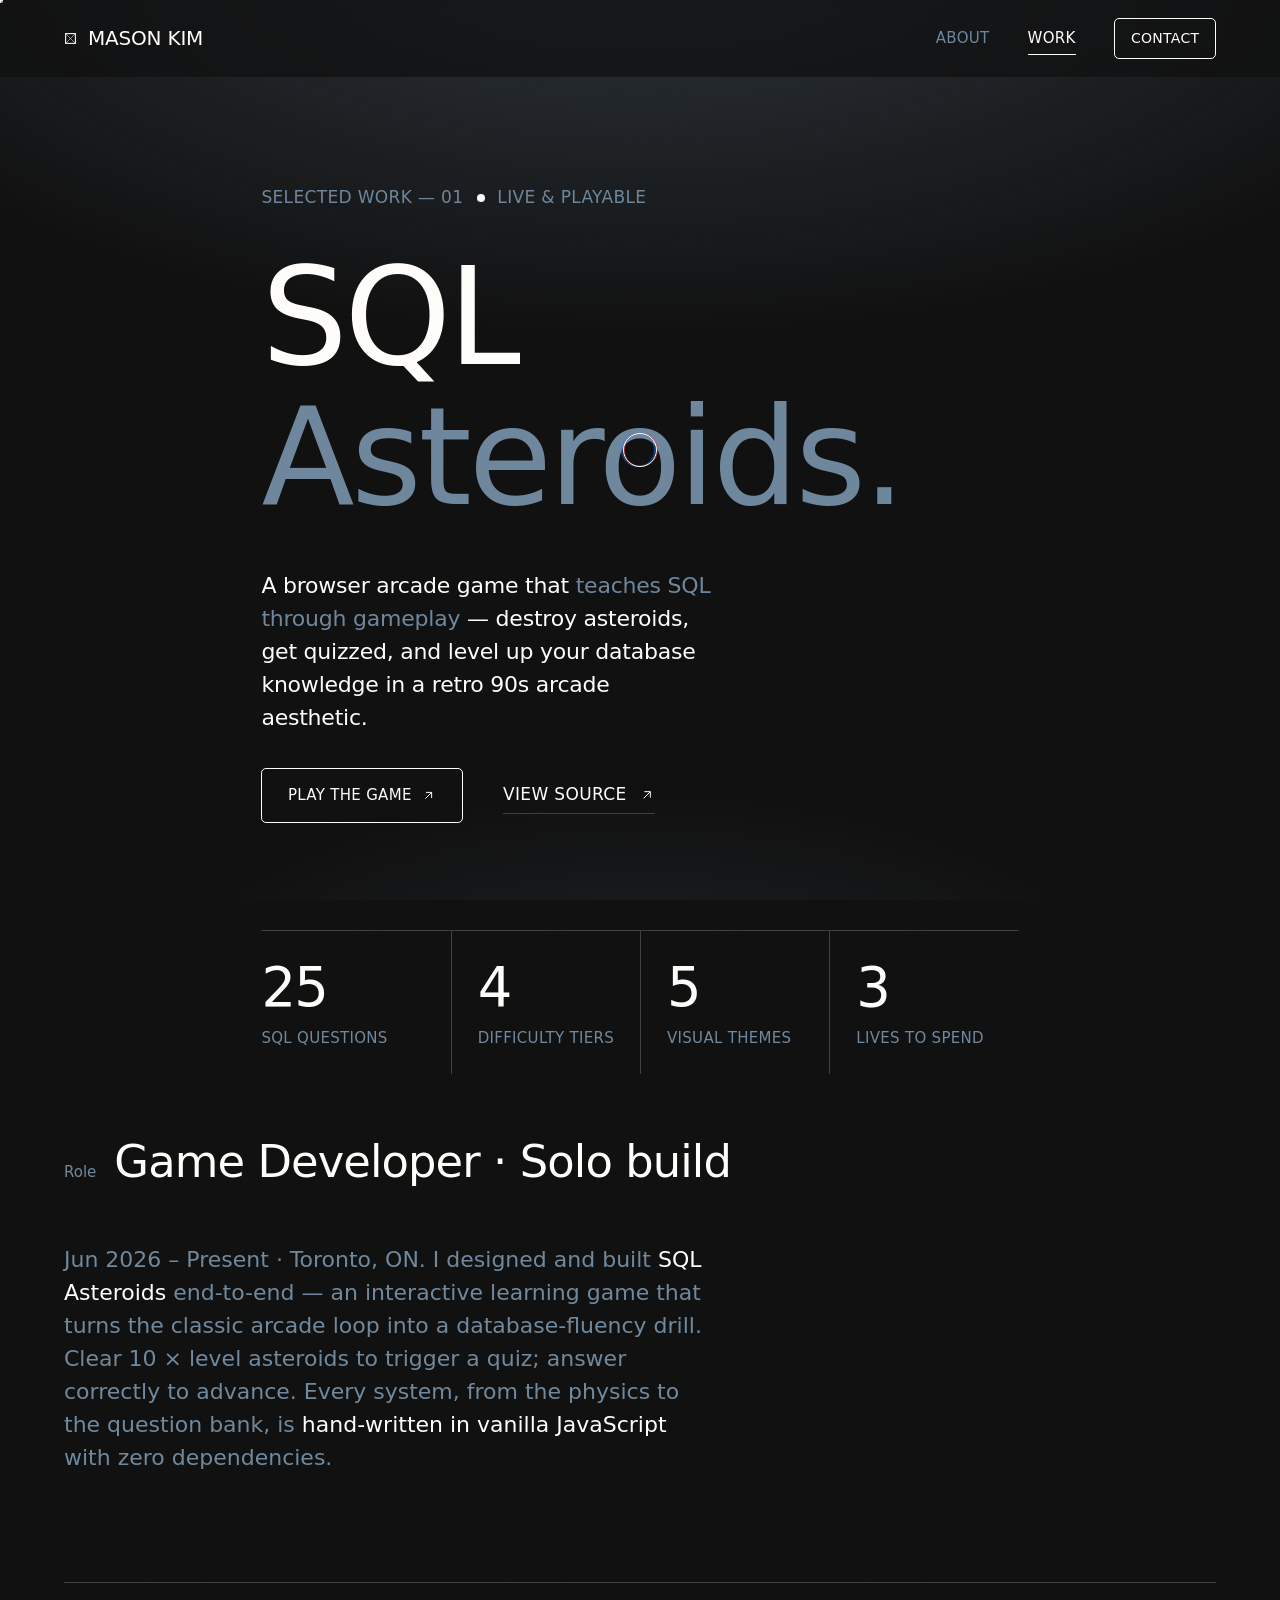
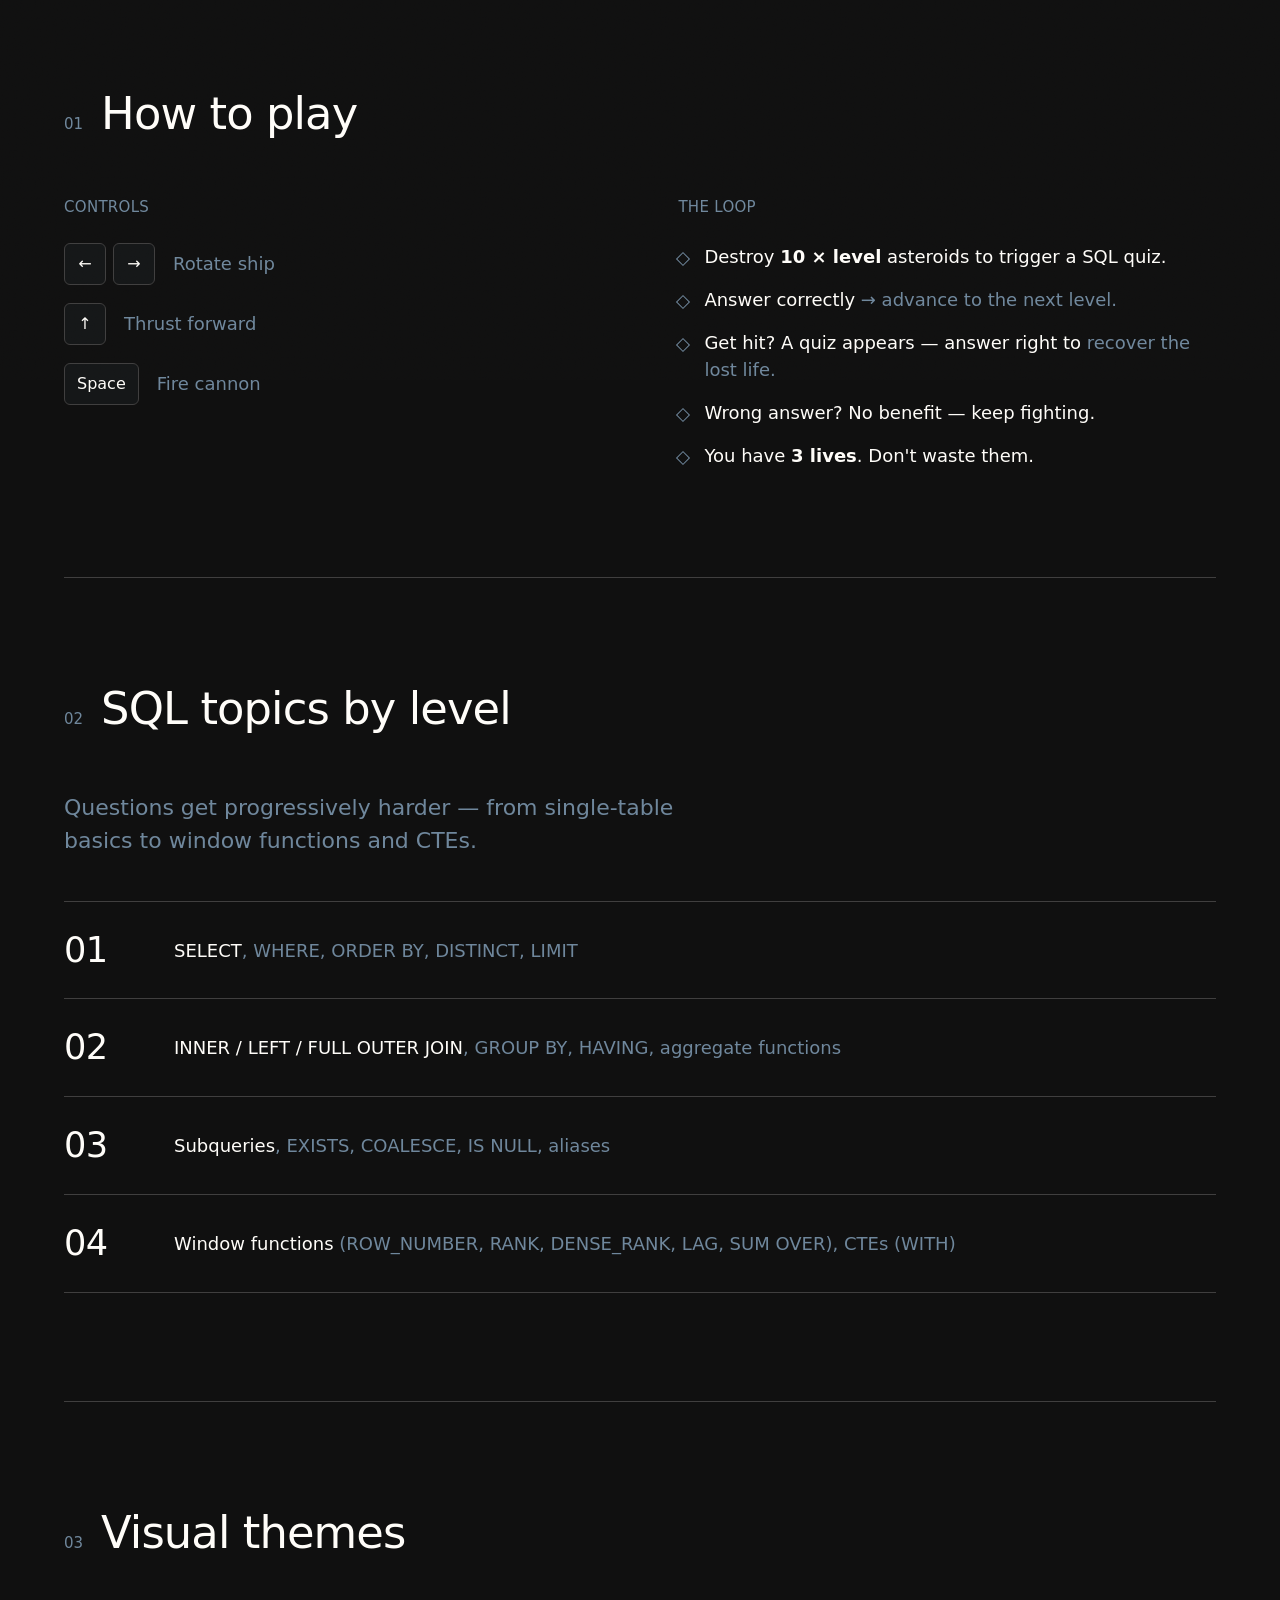
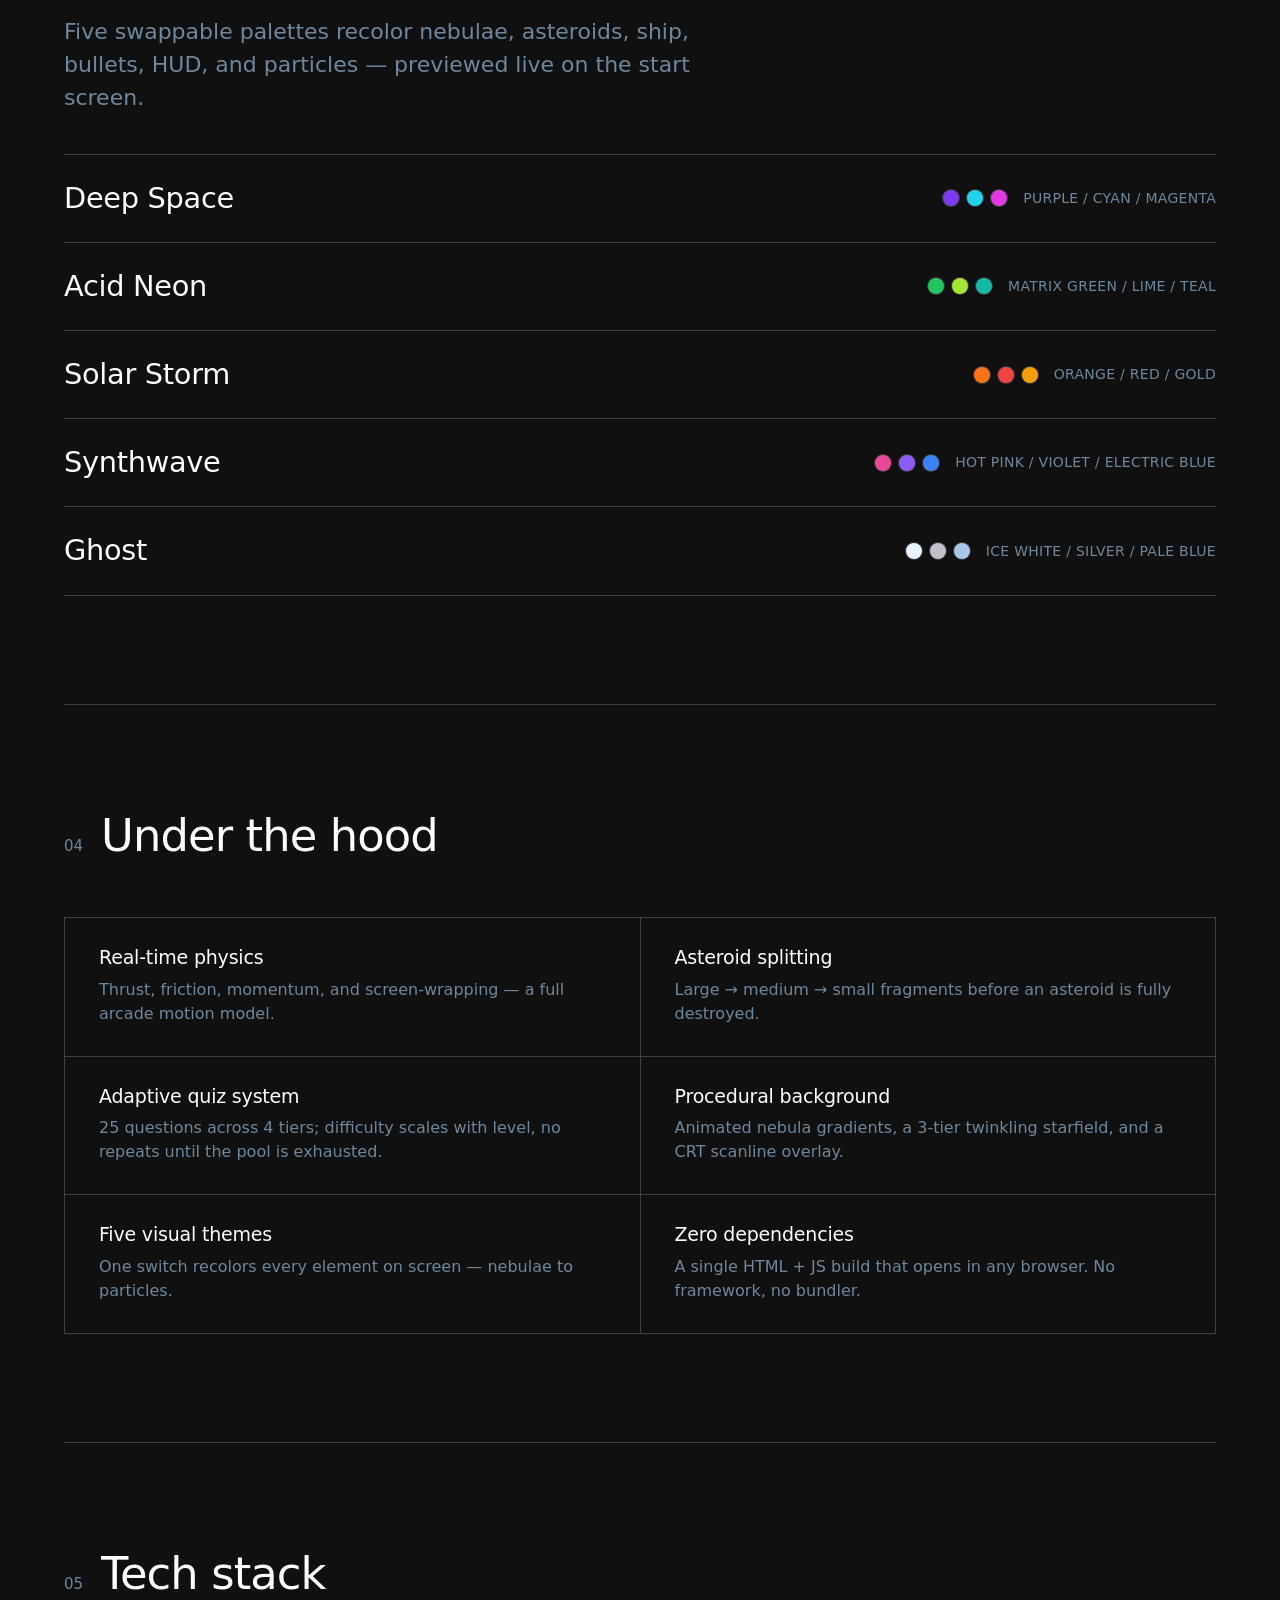
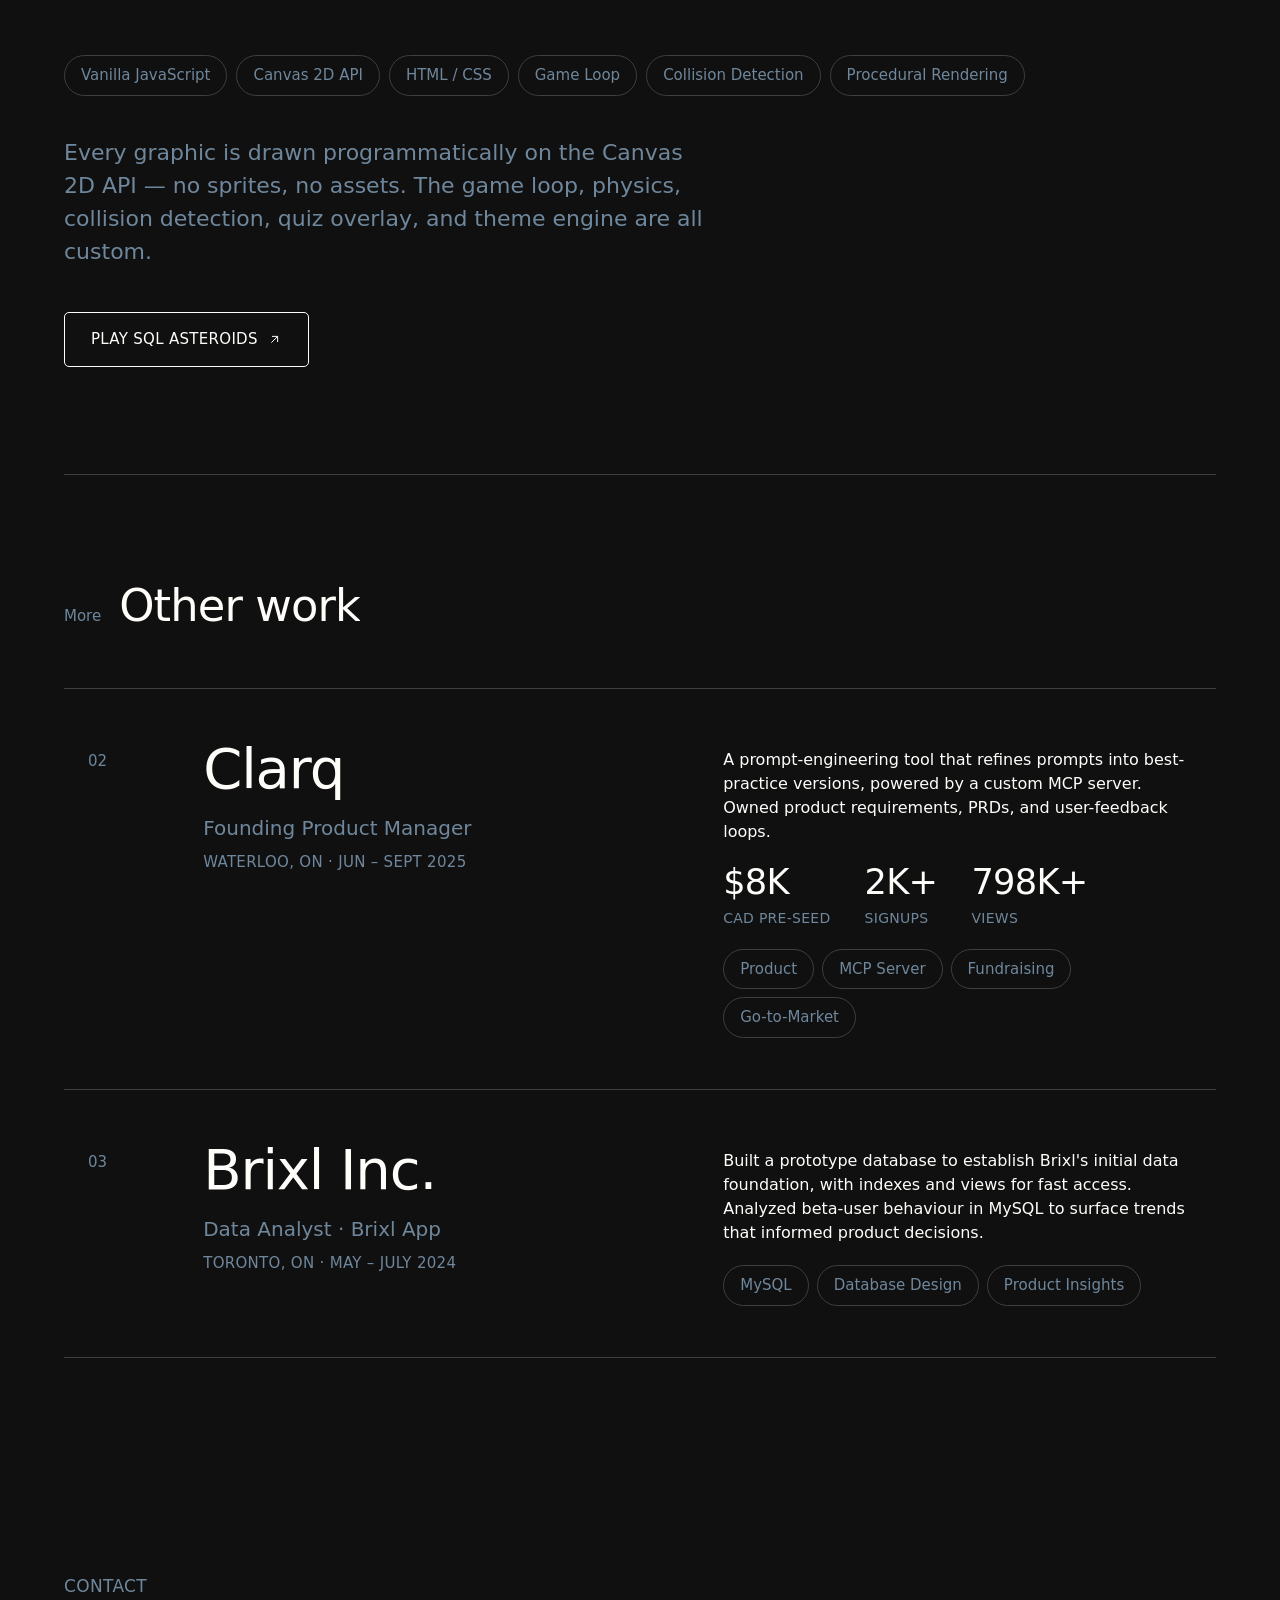
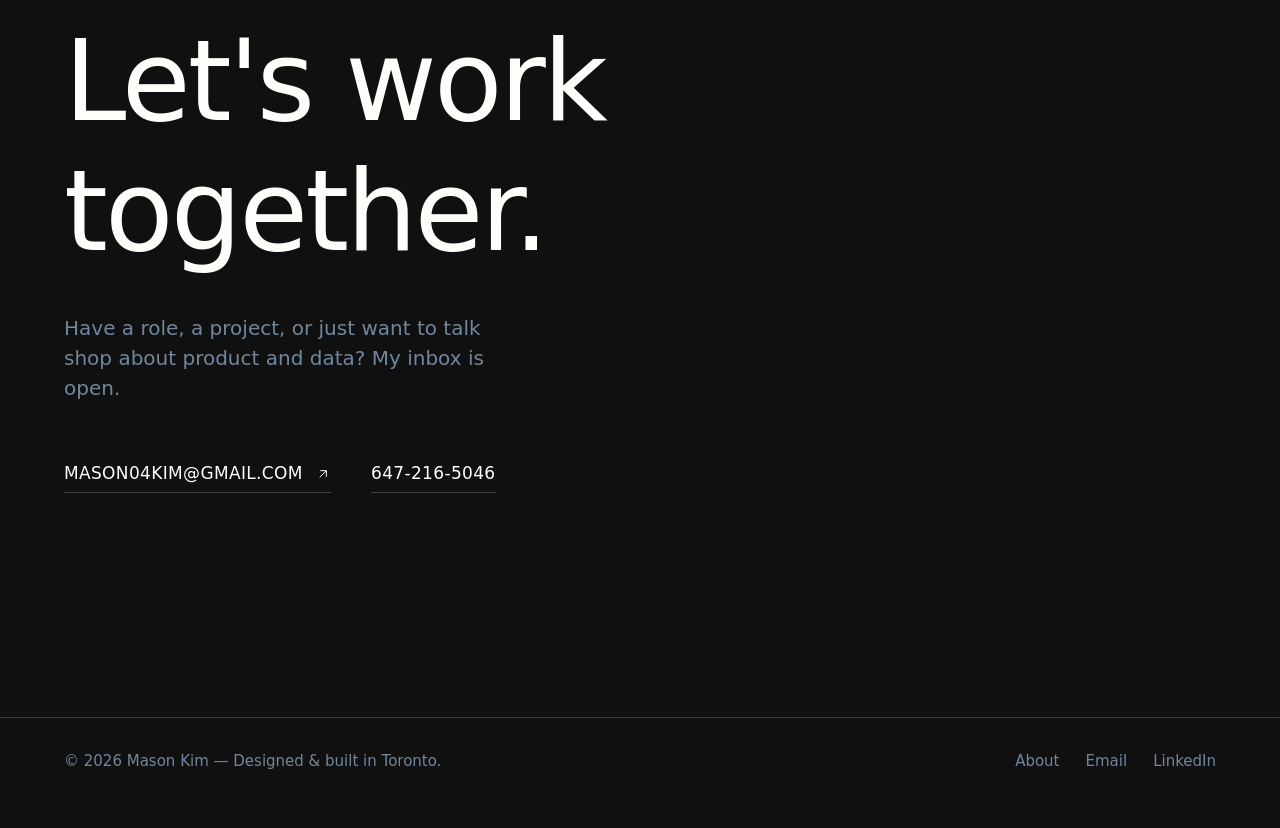
==== work.html @ 3038bbfc "Split Work into its own page, add SQL Asteroids showcase, fix count-up + contact heading - Refactor " ====
<!DOCTYPE html>
<html lang="en">
<head>
<meta charset="UTF-8" />
<meta name="viewport" content="width=device-width, initial-scale=1" />
<title>Work — SQL Asteroids · Mason Kim</title>
<meta name="description" content="SQL Asteroids — a browser arcade game that teaches SQL through gameplay. Built by Mason Kim in vanilla JavaScript on the Canvas 2D API." />
<link rel="preconnect" href="https://api.fontshare.com" crossorigin />
<link href="https://api.fontshare.com/v2/css?f[]=general-sans@400,500,700&display=swap" rel="stylesheet" />
<link rel="stylesheet" href="style.css" />
</head>
<body>
<div id="grain" aria-hidden="true"></div>
<div class="cur cur-ring" aria-hidden="true"></div>
<div class="cur cur-dot" aria-hidden="true"></div>
<div id="progress"></div>

<header id="hdr">
  <div class="wrap">
    <nav>
      <a href="index.html" class="wordmark" aria-label="Mason Kim home">
        <svg class="glyph" viewBox="0 0 24 24" aria-hidden="true"><rect x="3" y="3" width="18" height="18" fill="none" stroke="currentColor" stroke-width="2"/><path d="M3 3 21 21M21 3 3 21" stroke="currentColor" stroke-width="1"/></svg>
        MASON&nbsp;KIM
      </a>
      <div class="nav-links">
        <a class="navlink" href="index.html">About</a>
        <a class="navlink" href="work.html" aria-current="page">Work</a>
        <a class="btn-outline contact-btn magnetic" href="mailto:mason04kim@gmail.com">Contact</a>
      </div>
    </nav>
  </div>
</header>

<section class="hero compact">
  <div class="wrap">
    <div class="hero-inner">
      <div class="eyebrow">
        <span class="label">Selected Work — 01</span>
        <span class="label" style="display:flex;align-items:center;gap:12px"><span class="dotpulse"></span>Live &amp; playable</span>
      </div>
      <h1 class="display">
        <span class="line"><span class="w"><i>SQL</i></span></span>
        <span class="line dim"><span class="w"><i>Asteroids.</i></span></span>
      </h1>
      <p class="hero-sub">A browser arcade game that <span class="fog">teaches SQL through gameplay</span> — destroy asteroids, get quizzed, and level up your database knowledge in a retro 90s arcade aesthetic.</p>
      <div class="hero-cta-row">
        <a class="btn-outline btn-lg magnetic" href="https://isokimmy.github.io/sql-asteroids/" target="_blank" rel="noopener">Play the game
          <svg viewBox="0 0 24 24" fill="none" stroke="currentColor" stroke-width="1.6"><path d="M7 17 17 7M8 7h9v9"/></svg>
        </a>
        <a class="link-cta" href="https://github.com/isokimmy/sql-asteroids" target="_blank" rel="noopener">View source
          <svg viewBox="0 0 24 24" fill="none" stroke="currentColor" stroke-width="1.5"><path d="M7 17 17 7M8 7h9v9"/></svg>
          <span class="bar"></span>
        </a>
      </div>
    </div>

    <div class="stats">
      <div class="stat"><div class="num mono-num" data-count="25">0</div><div class="lbl">SQL questions</div></div>
      <div class="stat"><div class="num mono-num" data-count="4">0</div><div class="lbl">difficulty tiers</div></div>
      <div class="stat"><div class="num mono-num" data-count="5">0</div><div class="lbl">visual themes</div></div>
      <div class="stat"><div class="num mono-num" data-count="3">0</div><div class="lbl">lives to spend</div></div>
    </div>
  </div>
</section>

<main class="wrap">

  <!-- Overview -->
  <section class="band" style="border-top:none;padding-top:0">
    <div class="band-head reveal"><span class="n">Role</span><h3 class="mask"><span>Game Developer · Solo build</span></h3></div>
    <p class="band-lead reveal">Jun 2026 – Present · Toronto, ON. I designed and built <span class="on">SQL Asteroids</span> end-to-end — an interactive learning game that turns the classic arcade loop into a database-fluency drill. Clear 10 × level asteroids to trigger a quiz; answer correctly to advance. Every system, from the physics to the question bank, is <span class="on">hand-written in vanilla JavaScript</span> with zero dependencies.</p>
  </section>

  <!-- How to play -->
  <section class="band">
    <div class="band-head reveal"><span class="n">01</span><h3 class="mask"><span>How to play</span></h3></div>
    <div class="play-grid">
      <div class="reveal">
        <div class="controls-title">Controls</div>
        <div class="controls">
          <div class="control"><div class="keys"><span class="key">←</span><span class="key">→</span></div><div class="act">Rotate ship</div></div>
          <div class="control"><div class="keys"><span class="key">↑</span></div><div class="act">Thrust forward</div></div>
          <div class="control"><div class="keys"><span class="key">Space</span></div><div class="act">Fire cannon</div></div>
        </div>
      </div>
      <div class="reveal">
        <div class="rules-title">The loop</div>
        <ul class="rules">
          <li>Destroy <b>10 × level</b> asteroids to trigger a SQL quiz.</li>
          <li>Answer correctly <span class="fog">→ advance to the next level.</span></li>
          <li>Get hit? A quiz appears — answer right to <span class="fog">recover the lost life.</span></li>
          <li>Wrong answer? No benefit — keep fighting.</li>
          <li>You have <b>3 lives</b>. Don't waste them.</li>
        </ul>
      </div>
    </div>
  </section>

  <!-- SQL topics -->
  <section class="band">
    <div class="band-head reveal"><span class="n">02</span><h3 class="mask"><span>SQL topics by level</span></h3></div>
    <p class="band-lead reveal" style="margin-bottom:44px">Questions get progressively harder — from single-table basics to window functions and CTEs.</p>
    <table class="topics reveal">
      <tr><td class="lvl">01</td><td class="top"><b>SELECT</b>, WHERE, ORDER BY, DISTINCT, LIMIT</td></tr>
      <tr><td class="lvl">02</td><td class="top"><b>INNER / LEFT / FULL OUTER JOIN</b>, GROUP BY, HAVING, aggregate functions</td></tr>
      <tr><td class="lvl">03</td><td class="top"><b>Subqueries</b>, EXISTS, COALESCE, IS NULL, aliases</td></tr>
      <tr><td class="lvl">04</td><td class="top"><b>Window functions</b> (ROW_NUMBER, RANK, DENSE_RANK, LAG, SUM OVER), CTEs (WITH)</td></tr>
    </table>
  </section>

  <!-- Themes -->
  <section class="band">
    <div class="band-head reveal"><span class="n">03</span><h3 class="mask"><span>Visual themes</span></h3></div>
    <p class="band-lead reveal" style="margin-bottom:40px">Five swappable palettes recolor nebulae, asteroids, ship, bullets, HUD, and particles — previewed live on the start screen.</p>
    <div class="reveal">
      <div class="theme-row">
        <div class="theme-name">Deep Space</div>
        <div class="theme-pal"><div class="swatches"><span class="sw" style="background:#7C3AED"></span><span class="sw" style="background:#22D3EE"></span><span class="sw" style="background:#E23AE2"></span></div><div class="pal-names">Purple / Cyan / Magenta</div></div>
      </div>
      <div class="theme-row">
        <div class="theme-name">Acid Neon</div>
        <div class="theme-pal"><div class="swatches"><span class="sw" style="background:#22C55E"></span><span class="sw" style="background:#A3E635"></span><span class="sw" style="background:#14B8A6"></span></div><div class="pal-names">Matrix Green / Lime / Teal</div></div>
      </div>
      <div class="theme-row">
        <div class="theme-name">Solar Storm</div>
        <div class="theme-pal"><div class="swatches"><span class="sw" style="background:#F97316"></span><span class="sw" style="background:#EF4444"></span><span class="sw" style="background:#F59E0B"></span></div><div class="pal-names">Orange / Red / Gold</div></div>
      </div>
      <div class="theme-row">
        <div class="theme-name">Synthwave</div>
        <div class="theme-pal"><div class="swatches"><span class="sw" style="background:#EC4899"></span><span class="sw" style="background:#8B5CF6"></span><span class="sw" style="background:#3B82F6"></span></div><div class="pal-names">Hot Pink / Violet / Electric Blue</div></div>
      </div>
      <div class="theme-row">
        <div class="theme-name">Ghost</div>
        <div class="theme-pal"><div class="swatches"><span class="sw" style="background:#EAF2FF"></span><span class="sw" style="background:#C0C0C8"></span><span class="sw" style="background:#A9C7E8"></span></div><div class="pal-names">Ice White / Silver / Pale Blue</div></div>
      </div>
    </div>
  </section>

  <!-- Features -->
  <section class="band">
    <div class="band-head reveal"><span class="n">04</span><h3 class="mask"><span>Under the hood</span></h3></div>
    <div class="feat-grid reveal">
      <div class="feat"><h4>Real-time physics</h4><p>Thrust, friction, momentum, and screen-wrapping — a full arcade motion model.</p></div>
      <div class="feat"><h4>Asteroid splitting</h4><p>Large → medium → small fragments before an asteroid is fully destroyed.</p></div>
      <div class="feat"><h4>Adaptive quiz system</h4><p>25 questions across 4 tiers; difficulty scales with level, no repeats until the pool is exhausted.</p></div>
      <div class="feat"><h4>Procedural background</h4><p>Animated nebula gradients, a 3-tier twinkling starfield, and a CRT scanline overlay.</p></div>
      <div class="feat"><h4>Five visual themes</h4><p>One switch recolors every element on screen — nebulae to particles.</p></div>
      <div class="feat"><h4>Zero dependencies</h4><p>A single HTML + JS build that opens in any browser. No framework, no bundler.</p></div>
    </div>
  </section>

  <!-- Tech -->
  <section class="band">
    <div class="band-head reveal"><span class="n">05</span><h3 class="mask"><span>Tech stack</span></h3></div>
    <div class="tags reveal" style="margin-bottom:40px">
      <span class="tag">Vanilla JavaScript</span><span class="tag">Canvas 2D API</span><span class="tag">HTML / CSS</span>
      <span class="tag">Game Loop</span><span class="tag">Collision Detection</span><span class="tag">Procedural Rendering</span>
    </div>
    <p class="band-lead reveal">Every graphic is drawn programmatically on the Canvas 2D API — no sprites, no assets. The game loop, physics, collision detection, quiz overlay, and theme engine are all custom.</p>
    <div class="hero-cta-row reveal" style="animation:none;opacity:1;margin-top:44px">
      <a class="btn-outline btn-lg magnetic" href="https://isokimmy.github.io/sql-asteroids/" target="_blank" rel="noopener">Play SQL Asteroids
        <svg viewBox="0 0 24 24" fill="none" stroke="currentColor" stroke-width="1.6"><path d="M7 17 17 7M8 7h9v9"/></svg>
      </a>
    </div>
  </section>

  <!-- More work -->
  <section class="band">
    <div class="band-head reveal"><span class="n">More</span><h3 class="mask"><span>Other work</span></h3></div>
    <div class="cs-list">
      <article class="cs reveal">
        <div class="idx mono-num">02</div>
        <div class="cs-main">
          <h3 class="cs-title">Clarq</h3>
          <div class="cs-org">Founding Product Manager</div>
          <div class="cs-place">Waterloo, ON · Jun – Sept 2025</div>
        </div>
        <div class="cs-side">
          <p class="cs-body" style="margin-bottom:20px">A prompt-engineering tool that refines prompts into best-practice versions, powered by a custom MCP server. Owned product requirements, PRDs, and user-feedback loops.</p>
          <div class="cs-metrics">
            <div class="m"><b class="mono-num" data-count="8" data-prefix="$" data-suffix="K">$0</b><span>CAD pre-seed</span></div>
            <div class="m"><b class="mono-num" data-count="2" data-suffix="K+">0</b><span>signups</span></div>
            <div class="m"><b class="mono-num" data-count="800" data-suffix="K+">0</b><span>views</span></div>
          </div>
          <div class="cs-tags"><span class="tag">Product</span><span class="tag">MCP Server</span><span class="tag">Fundraising</span><span class="tag">Go-to-Market</span></div>
        </div>
      </article>
      <article class="cs reveal">
        <div class="idx mono-num">03</div>
        <div class="cs-main">
          <h3 class="cs-title">Brixl Inc.</h3>
          <div class="cs-org">Data Analyst · Brixl App</div>
          <div class="cs-place">Toronto, ON · May – July 2024</div>
        </div>
        <div class="cs-side">
          <p class="cs-body" style="margin-bottom:20px">Built a prototype database to establish Brixl's initial data foundation, with indexes and views for fast access. Analyzed beta-user behaviour in MySQL to surface trends that informed product decisions.</p>
          <div class="cs-tags"><span class="tag">MySQL</span><span class="tag">Database Design</span><span class="tag">Product Insights</span></div>
        </div>
      </article>
    </div>
  </section>

  <!-- Contact -->
  <section class="contact reveal">
    <div class="label kick" style="margin-bottom:26px">Contact</div>
    <h2 class="mask"><span>Let's work</span></h2><h2 class="mask"><span>together.</span></h2>
    <p class="lead">Have a role, a project, or just want to talk shop about product and data? My inbox is open.</p>
    <div class="contact-row">
      <a class="link-cta" href="mailto:mason04kim@gmail.com">mason04kim@gmail.com
        <svg viewBox="0 0 24 24" fill="none" stroke="currentColor" stroke-width="1.5"><path d="M7 17 17 7M8 7h9v9"/></svg>
        <span class="bar"></span>
      </a>
      <a class="link-cta" href="tel:6472165046">647-216-5046
        <span class="bar"></span>
      </a>
    </div>
  </section>
</main>

<footer>
  <div class="wrap foot-grid">
    <span>© <span id="yr"></span> Mason Kim — Designed &amp; built in Toronto.</span>
    <div class="foot-links">
      <a href="index.html">About</a>
      <a href="mailto:mason04kim@gmail.com">Email</a>
      <a href="https://linkedin.com/in/mason04kim" target="_blank" rel="noopener">LinkedIn</a>
    </div>
  </div>
</footer>

<script src="app.js"></script>
</body>
</html>
---- style.css ----
/* ============ TOKENS ============ */
:root{
  --bone:#fffdf9;        /* all type + chrome */
  --obsidian:#101010;    /* page canvas */
  --graphite:#495764;    /* raised content surface */
  --ash:#403f3f;         /* 1px hairline */
  --fog:#6f879c;         /* de-emphasized metadata */
  --p-red:#ff2a2a; --p-lime:#2aff2a; --p-cyan:#2a7fff;  /* prism artifact only */
  --maxw:1440px;
  --gap:clamp(72px,10vw,108px);
  --ease:cubic-bezier(.16,1,.3,1);
  --fade:cubic-bezier(.4,0,.2,1);
}
*{box-sizing:border-box;margin:0;padding:0}
html{scroll-behavior:smooth}
body{
  font-family:'General Sans','Inter',system-ui,sans-serif; font-weight:400;
  background:var(--obsidian); color:var(--bone);
  line-height:1.5; -webkit-font-smoothing:antialiased; overflow-x:hidden;
  font-feature-settings:"ss01" on;
}
body::before{
  content:""; position:fixed; inset:0; z-index:-2; pointer-events:none;
  background:
    radial-gradient(120% 80% at 50% -10%, color-mix(in srgb,var(--graphite) 55%, transparent), transparent 60%),
    radial-gradient(80% 60% at 50% 120%, color-mix(in srgb,var(--graphite) 30%, transparent), transparent 55%);
}
#grain{position:fixed;inset:-120%;z-index:1;pointer-events:none;opacity:.05;mix-blend-mode:overlay;
  background-image:url("data:image/svg+xml,%3Csvg xmlns='http://www.w3.org/2000/svg' width='180' height='180'%3E%3Cfilter id='n'%3E%3CfeTurbulence type='fractalNoise' baseFrequency='0.85' numOctaves='2' stitchTiles='stitch'/%3E%3C/filter%3E%3Crect width='100%25' height='100%25' filter='url(%23n)'/%3E%3C/svg%3E");
  animation:grain 6s steps(6) infinite}
@keyframes grain{0%{transform:translate(0,0)}20%{transform:translate(-8%,4%)}40%{transform:translate(6%,-6%)}
  60%{transform:translate(-4%,8%)}80%{transform:translate(8%,2%)}100%{transform:translate(0,0)}}
a{color:inherit;text-decoration:none}
h1,h2,h3,h4{font-weight:400;letter-spacing:-.02em;line-height:1.02}
::selection{background:var(--bone);color:var(--obsidian)}
:focus-visible{outline:1px solid var(--bone);outline-offset:4px}
.wrap{max-width:var(--maxw);margin:0 auto;padding:0 clamp(20px,5vw,64px)}
.label{font-size:17px;text-transform:uppercase;letter-spacing:.02em;color:var(--fog);font-weight:400}
.mono-num{font-variant-numeric:tabular-nums}

/* ============ CUSTOM CURSOR ============ */
.cur{position:fixed;top:0;left:0;z-index:300;pointer-events:none;border-radius:50%;display:none;
  transform:translate(-50%,-50%);will-change:transform}
body.has-cursor .cur{display:block}
.cur-dot{width:5px;height:5px;background:var(--bone)}
.cur-ring{width:34px;height:34px;border:1px solid var(--bone);
  filter:drop-shadow(1.5px 0 0 rgba(255,42,42,.55)) drop-shadow(-1.5px 0 0 rgba(42,127,255,.55));
  transition:width .3s var(--fade),height .3s var(--fade),border-color .3s var(--fade),background-color .3s var(--fade),opacity .3s}
body.has-cursor{cursor:none}
body.has-cursor a,body.has-cursor button,body.has-cursor .tag{cursor:none}
.cur-ring.hot{width:58px;height:58px;border-color:var(--fog);background:color-mix(in srgb,var(--bone) 5%,transparent)}
.cur.hide{opacity:0}

/* ============ PROGRESS ============ */
#progress{position:fixed;top:0;left:0;height:2px;width:0;z-index:200;background:var(--bone);opacity:.85;transition:width .1s linear}

/* ============ NAV ============ */
header{position:sticky;top:0;z-index:100;background:color-mix(in srgb,var(--obsidian) 72%,transparent);
  backdrop-filter:blur(12px);border-bottom:1px solid transparent;transition:border-color .5s}
header.scrolled{border-color:var(--ash)}
nav{display:flex;align-items:center;justify-content:space-between;height:76px;gap:20px}
.wordmark{font-size:20px;letter-spacing:-.01em;white-space:nowrap;flex-shrink:0;display:flex;align-items:center;gap:11px}
.wordmark .glyph{width:13px;height:13px;flex-shrink:0;transition:transform .6s var(--ease)}
.wordmark:hover .glyph{transform:rotate(135deg)}
.nav-links{display:flex;align-items:center;gap:clamp(18px,3vw,38px)}
.navlink{position:relative;font-size:15px;text-transform:uppercase;letter-spacing:.02em;color:var(--fog);
  background:none;border:none;cursor:pointer;font-family:inherit;padding:4px 0;transition:color .4s var(--fade)}
.navlink::after{content:"";position:absolute;left:0;right:100%;bottom:-2px;height:1px;background:var(--bone);transition:right .45s var(--ease)}
.navlink:hover{color:var(--bone)}
.navlink[aria-current="page"]{color:var(--bone)}
.navlink[aria-current="page"]::after{right:0}
.btn-outline{font-size:14px;text-transform:uppercase;letter-spacing:.02em;color:var(--bone);
  border:1px solid var(--bone);border-radius:5px;padding:9px 16px;background:transparent;cursor:pointer;
  font-family:inherit;transition:background .4s var(--fade),color .4s var(--fade);white-space:nowrap;will-change:transform;
  display:inline-flex;align-items:center;gap:9px}
.btn-outline svg{width:15px;height:15px}
.btn-outline:hover{background:var(--bone);color:var(--obsidian)}
.btn-outline:active{transform:scale(.96)}
.btn-lg{font-size:15px;padding:15px 26px}

/* square link buttons (0px radius per system) */
.link-cta{display:inline-flex;align-items:center;gap:12px;font-size:17px;text-transform:uppercase;letter-spacing:.02em;
  padding:14px 0;color:var(--bone);position:relative;width:max-content;will-change:transform;
  background:none;border:none;font-family:inherit;cursor:pointer}
.link-cta svg{width:16px;height:16px;transition:transform .45s var(--ease)}
.link-cta .bar{position:absolute;left:0;bottom:8px;height:1px;width:100%;background:var(--ash);overflow:hidden}
.link-cta .bar::after{content:"";position:absolute;inset:0;background:var(--bone);transform:translateX(-101%);transition:transform .5s var(--ease)}
.link-cta:hover .bar::after{transform:translateX(0)}
.link-cta:hover svg{transform:translate(5px,-5px)}

/* ============ HERO ============ */
.hero{position:relative;min-height:92vh;display:flex;flex-direction:column;justify-content:center;
  padding:calc(var(--gap) * .7) 0 var(--gap);overflow:hidden}
.hero.compact{min-height:auto;padding:var(--gap) 0 calc(var(--gap) * .6)}
.hero-inner{position:relative;z-index:2}
.hero .eyebrow{display:flex;align-items:center;gap:14px;margin-bottom:38px;flex-wrap:wrap}
.dotpulse{width:8px;height:8px;border-radius:50%;background:var(--bone);box-shadow:0 0 0 0 var(--bone);animation:pulse 2.6s infinite}
@keyframes pulse{0%{box-shadow:0 0 0 0 color-mix(in srgb,var(--bone) 50%,transparent)}70%{box-shadow:0 0 0 9px transparent}100%{box-shadow:0 0 0 0 transparent}}
.display{font-size:clamp(3.1rem,11.5vw,8.5rem);line-height:1.0;letter-spacing:-.025em;font-weight:400;max-width:14ch}
.display .line{display:block;padding-bottom:.03em}
.display .dim{color:var(--fog)}
.display .w{display:inline-block;overflow:hidden;vertical-align:top;line-height:1.0}
.display .w>i{display:inline-block;font-style:normal;transform:translateY(115%);animation:rise 1s var(--ease) both}
@keyframes rise{to{transform:none}}
.hero-sub{max-width:460px;font-size:clamp(18px,2.2vw,22px);line-height:1.5;letter-spacing:-.01em;color:var(--bone);
  margin-top:40px;opacity:0;animation:fadeUp 1s var(--ease) .7s both}
.hero-sub .fog{color:var(--fog)}
.hero-cta-row{display:flex;flex-wrap:wrap;gap:14px 40px;align-items:center;margin-top:34px;opacity:0;animation:fadeUp 1s var(--ease) .85s both}
@keyframes fadeUp{from{opacity:0;transform:translateY(24px)}to{opacity:1;transform:none}}

/* Prism artifact */
.prism{position:absolute;z-index:1;top:50%;right:clamp(-60px,-2vw,0px);width:min(52vw,680px);
  transform:translateY(-52%);pointer-events:none;filter:saturate(1.05);opacity:0;animation:prismIn 1.6s var(--ease) .2s both}
@keyframes prismIn{from{opacity:0;transform:translateY(-52%) scale(.92)}to{opacity:1;transform:translateY(-52%) scale(1)}}
.prism svg{width:100%;height:auto;display:block}
.prism .parallax{transform:translate3d(var(--px,0px),calc(var(--py,0px) + var(--sy,0px)),0) rotate(var(--srot,0deg));
  transition:transform .4s var(--fade)}
.prism .float{animation:prismFloat 12s ease-in-out infinite}
@keyframes prismFloat{0%,100%{transform:translateY(0) rotate(0deg)}50%{transform:translateY(-14px) rotate(.6deg)}}
.ch-r,.ch-g,.ch-b{stroke-width:1.8;opacity:.92}
.ch-r{animation:splitR 7s ease-in-out infinite}
.ch-g{animation:splitG 7s ease-in-out infinite}
.ch-b{animation:splitB 7s ease-in-out infinite}
@keyframes splitR{0%,100%{transform:translate(11px,-6px)}50%{transform:translate(16px,-9px)}}
@keyframes splitG{0%,100%{transform:translate(-6px,11px)}50%{transform:translate(-9px,16px)}}
@keyframes splitB{0%,100%{transform:translate(-11px,-6px)}50%{transform:translate(-16px,-9px)}}
@media(max-width:920px){
  .prism{position:relative;top:auto;right:auto;transform:none;width:min(78vw,440px);margin:8px auto 0;opacity:.9;animation:prismIn 1.6s var(--ease) .2s both}
  .prism .parallax{transform:none}
  .hero{min-height:auto;text-align:left}
}

/* ============ STATS ============ */
.stats{display:grid;grid-template-columns:repeat(4,1fr);margin-top:var(--gap);border-top:1px solid var(--ash)}
.stat{padding:30px 26px 26px 26px;border-left:1px solid var(--ash)}
.stat:first-child{border-left:none;padding-left:0}
.stat .num{font-size:clamp(2.1rem,4.4vw,3.4rem);line-height:1;letter-spacing:-.03em;font-weight:400}
.stat .lbl{font-size:15px;color:var(--fog);margin-top:12px;text-transform:uppercase;letter-spacing:.02em;line-height:1.35}
@media(max-width:720px){ .stats{grid-template-columns:repeat(2,1fr)}
  .stat{padding:26px 16px 22px}.stat:nth-child(odd){border-left:none;padding-left:0}
  .stat:nth-child(-n+2){border-top:none}.stat:nth-child(n+3){border-top:1px solid var(--ash)} }

/* ============ SECTIONS ============ */
main{padding:var(--gap) 0 0}
.sec-head{margin-bottom:var(--gap)}
.sec-head .kick{margin-bottom:26px}
.sec-head h2{font-size:clamp(2.4rem,6vw,4.4rem);line-height:1.04;letter-spacing:-.02em;max-width:16ch}
.sec-head .lead{max-width:460px;font-size:20px;line-height:1.5;color:var(--fog);margin-top:26px}
.section-sep{height:1px;background:var(--ash);margin:var(--gap) 0}

/* Masked heading reveal */
.mask{display:block;overflow:hidden;padding-bottom:.16em}
.mask>span{display:block;transform:translateY(118%);transition:transform .9s var(--ease)}
.reveal.in .mask>span,.mask.in>span{transform:none}

/* About */
.about-cols{display:grid;grid-template-columns:minmax(0,1.4fr) minmax(0,1fr);gap:clamp(40px,7vw,110px);align-items:start}
@media(max-width:900px){ .about-cols{grid-template-columns:1fr;gap:56px} }
.bio p{font-size:clamp(20px,2.4vw,26px);line-height:1.45;letter-spacing:-.01em;color:var(--fog);margin-bottom:26px;max-width:640px}
.bio p .on{color:var(--bone)}
.aside-block{border-top:1px solid var(--ash);padding-top:22px}
.aside-block + .aside-block{margin-top:46px}
.aside-block .k{font-size:15px;text-transform:uppercase;letter-spacing:.02em;color:var(--fog);margin-bottom:18px}
.edu-school{font-size:22px;letter-spacing:-.01em}
.edu-deg{color:var(--fog);font-size:18px;margin-top:4px}
.edu-meta{display:flex;justify-content:space-between;gap:16px;color:var(--fog);font-size:15px;margin-top:16px}
.tags{display:flex;flex-wrap:wrap;gap:9px;margin-top:2px}
.tag{font-size:15px;color:var(--fog);border:1px solid var(--ash);border-radius:9999px;padding:8px 16px;
  transition:color .4s var(--fade),border-color .4s var(--fade),transform .4s var(--ease)}
.tag:hover{color:var(--bone);border-color:var(--bone);transform:translateY(-3px)}

/* Keyword marquee */
.marquee{margin-top:var(--gap);border-block:1px solid var(--ash);overflow:hidden;padding:22px 0;
  -webkit-mask:linear-gradient(90deg,transparent,#000 8%,#000 92%,transparent);
  mask:linear-gradient(90deg,transparent,#000 8%,#000 92%,transparent)}
.mq-track{display:flex;width:max-content;white-space:nowrap;animation:mq 34s linear infinite;will-change:transform}
.marquee:hover .mq-track{animation-play-state:paused}
.mq-track span{font-size:clamp(1.4rem,3.4vw,2.4rem);letter-spacing:-.01em;text-transform:uppercase;color:var(--fog);padding:0 6px}
.mq-track b{color:var(--bone);font-weight:400;padding:0 22px}
@keyframes mq{to{transform:translateX(-50%)}}

/* Case-study list */
.cs-list{border-top:1px solid var(--ash)}
.cs{display:grid;grid-template-columns:64px minmax(0,1fr) minmax(0,1fr);gap:clamp(20px,4vw,60px);
  padding:clamp(34px,4vw,52px) clamp(14px,2vw,24px);border-bottom:1px solid var(--ash);position:relative;isolation:isolate}
.cs::before{content:"";position:absolute;inset:0;z-index:-1;background:color-mix(in srgb,var(--graphite) 12%,transparent);
  opacity:0;transition:opacity .5s var(--fade)}
.cs:hover::before{opacity:1}
.cs .idx{font-size:15px;color:var(--fog);padding-top:10px;transition:color .4s var(--fade)}
.cs:hover .idx{color:var(--bone)}
.cs-title{font-size:clamp(28px,4.4vw,56px);line-height:1.05;letter-spacing:-.02em;font-weight:400;
  width:max-content;max-width:100%;transition:transform .45s var(--ease),text-shadow .35s var(--fade)}
.cs:hover .cs-title{transform:translateX(clamp(6px,1vw,14px));text-shadow:2px 0 var(--p-red),-2px 0 var(--p-cyan)}
.cs-org{color:var(--fog);font-size:20px;margin-top:14px;padding-bottom:2px}
.cs-place{color:var(--fog);font-size:15px;text-transform:uppercase;letter-spacing:.02em;margin-top:6px}
.cs-side{padding-top:8px}
.cs-date{font-size:15px;color:var(--fog);text-transform:uppercase;letter-spacing:.02em;margin-bottom:20px}
.cs-body{list-style:none;display:grid;gap:12px}
.cs-body li{font-size:18px;line-height:1.45;color:var(--bone)}
.cs-body li .fog{color:var(--fog)}
.cs-metrics{display:flex;flex-wrap:wrap;gap:34px;margin:6px 0 20px}
.cs-metrics .m b{display:block;font-size:clamp(1.6rem,3vw,2.2rem);line-height:1;letter-spacing:-.02em;font-weight:400}
.cs-metrics .m span{display:block;font-size:14px;color:var(--fog);text-transform:uppercase;letter-spacing:.02em;margin-top:8px}
.cs-tags{display:flex;flex-wrap:wrap;gap:8px;margin-top:6px}
@media(max-width:820px){
  .cs{grid-template-columns:1fr;gap:22px;padding-inline:0}
  .cs .idx{padding-top:0}
  .cs-side{padding-top:0}
  .cs:hover .cs-title{transform:none}
}

/* ============ WORK / PROJECT SHOWCASE ============ */
.band{padding:var(--gap) 0;border-top:1px solid var(--ash)}
.band-head{display:flex;align-items:baseline;gap:18px;margin-bottom:52px;flex-wrap:wrap}
.band-head .n{font-size:15px;color:var(--fog);font-variant-numeric:tabular-nums}
.band-head h3{font-size:clamp(1.8rem,4vw,2.8rem);letter-spacing:-.02em;font-weight:400}
.band-lead{max-width:640px;font-size:clamp(19px,2.2vw,22px);line-height:1.5;color:var(--fog)}
.band-lead .on{color:var(--bone)}

/* how to play */
.play-grid{display:grid;grid-template-columns:minmax(0,1fr) minmax(0,1fr);gap:clamp(40px,6vw,90px)}
@media(max-width:820px){ .play-grid{grid-template-columns:1fr;gap:48px} }
.controls{display:grid;gap:18px}
.control{display:flex;align-items:center;gap:18px}
.keys{display:flex;gap:7px;flex-shrink:0}
.key{min-width:42px;height:42px;padding:0 12px;display:grid;place-items:center;border:1px solid var(--ash);
  border-radius:6px;font-size:16px;color:var(--bone);font-variant-numeric:tabular-nums;
  background:color-mix(in srgb,var(--graphite) 10%,transparent);transition:border-color .3s,color .3s}
.control:hover .key{border-color:var(--bone)}
.control .act{color:var(--fog);font-size:18px}
.rules{list-style:none;display:grid;gap:16px}
.rules li{position:relative;padding-left:26px;font-size:18px;line-height:1.5;color:var(--bone)}
.rules li::before{content:"";position:absolute;left:0;top:11px;width:8px;height:8px;border:1px solid var(--fog);transform:rotate(45deg)}
.rules li .fog{color:var(--fog)}
.rules-title,.controls-title{font-size:15px;text-transform:uppercase;letter-spacing:.02em;color:var(--fog);margin-bottom:24px}

/* SQL topics table */
.topics{width:100%;border-collapse:collapse}
.topics tr{border-bottom:1px solid var(--ash)}
.topics tr:first-child{border-top:1px solid var(--ash)}
.topics th{text-align:left;font-weight:400;color:var(--fog);font-size:14px;text-transform:uppercase;letter-spacing:.02em;padding:18px 20px 18px 0;vertical-align:top}
.topics td.lvl{font-size:clamp(1.6rem,3vw,2.2rem);color:var(--bone);padding:22px 30px 22px 0;vertical-align:top;width:110px;letter-spacing:-.02em}
.topics td.top{font-size:18px;color:var(--fog);padding:22px 0;line-height:1.5}
.topics td.top b{color:var(--bone);font-weight:400}
@media(max-width:640px){ .topics td.lvl{font-size:1.5rem;width:70px;padding-right:18px} .topics td.top{font-size:16px} }

/* themes */
.theme-row{display:flex;align-items:center;justify-content:space-between;gap:20px;padding:22px 0;border-bottom:1px solid var(--ash)}
.theme-row:first-child{border-top:1px solid var(--ash)}
.theme-name{font-size:clamp(1.3rem,2.6vw,1.8rem);letter-spacing:-.01em}
.theme-pal{display:flex;align-items:center;gap:16px;flex-wrap:wrap;justify-content:flex-end}
.swatches{display:flex;gap:8px}
.sw{width:16px;height:16px;border-radius:50%;box-shadow:0 0 0 1px rgba(255,253,249,.18)}
.pal-names{color:var(--fog);font-size:14px;text-transform:uppercase;letter-spacing:.02em;text-align:right;min-width:0}
@media(max-width:600px){ .theme-row{flex-direction:column;align-items:flex-start;gap:12px} .theme-pal{justify-content:flex-start} .pal-names{text-align:left} }

/* features grid */
.feat-grid{display:grid;grid-template-columns:repeat(2,1fr);gap:1px;background:var(--ash);border:1px solid var(--ash)}
@media(max-width:700px){ .feat-grid{grid-template-columns:1fr} }
.feat{background:var(--obsidian);padding:30px clamp(20px,3vw,34px);transition:background .4s var(--fade)}
.feat:hover{background:color-mix(in srgb,var(--graphite) 10%,var(--obsidian))}
.feat h4{font-size:19px;font-weight:400;letter-spacing:-.01em;margin-bottom:10px}
.feat p{font-size:16px;color:var(--fog);line-height:1.5}

/* Contact */
.contact{padding:var(--gap) 0}
.contact h2{font-size:clamp(2.8rem,9vw,7rem);line-height:1.0;letter-spacing:-.025em;font-weight:400}
.contact .lead{max-width:460px;font-size:20px;line-height:1.5;color:var(--fog);margin-top:28px}
.contact-row{display:flex;flex-wrap:wrap;gap:16px 40px;align-items:center;margin-top:44px}

/* Footer */
footer{border-top:1px solid var(--ash);margin-top:var(--gap);padding:32px 0 56px}
.foot-grid{display:flex;justify-content:space-between;gap:24px;flex-wrap:wrap;color:var(--fog);font-size:15px}
.foot-grid a:hover{color:var(--bone)}
.foot-links{display:flex;gap:26px;flex-wrap:wrap}

/* Reveal */
.reveal{opacity:0;transform:translateY(22px);transition:opacity .8s var(--ease),transform .8s var(--ease)}
.reveal.in{opacity:1;transform:none}

@media(prefers-reduced-motion:reduce){
  *{animation:none!important;transition:none!important;scroll-behavior:auto!important}
  .reveal{opacity:1;transform:none}
  .display .w>i{transform:none}
  .mask>span{transform:none}
  .hero-sub,.hero-cta-row,.prism{opacity:1}
  #grain{display:none}
}
@media(max-width:560px){
  nav{height:64px}
  .wordmark{font-size:17px}
  .nav-links{gap:16px}
  .btn-outline.contact-btn{display:none}
}
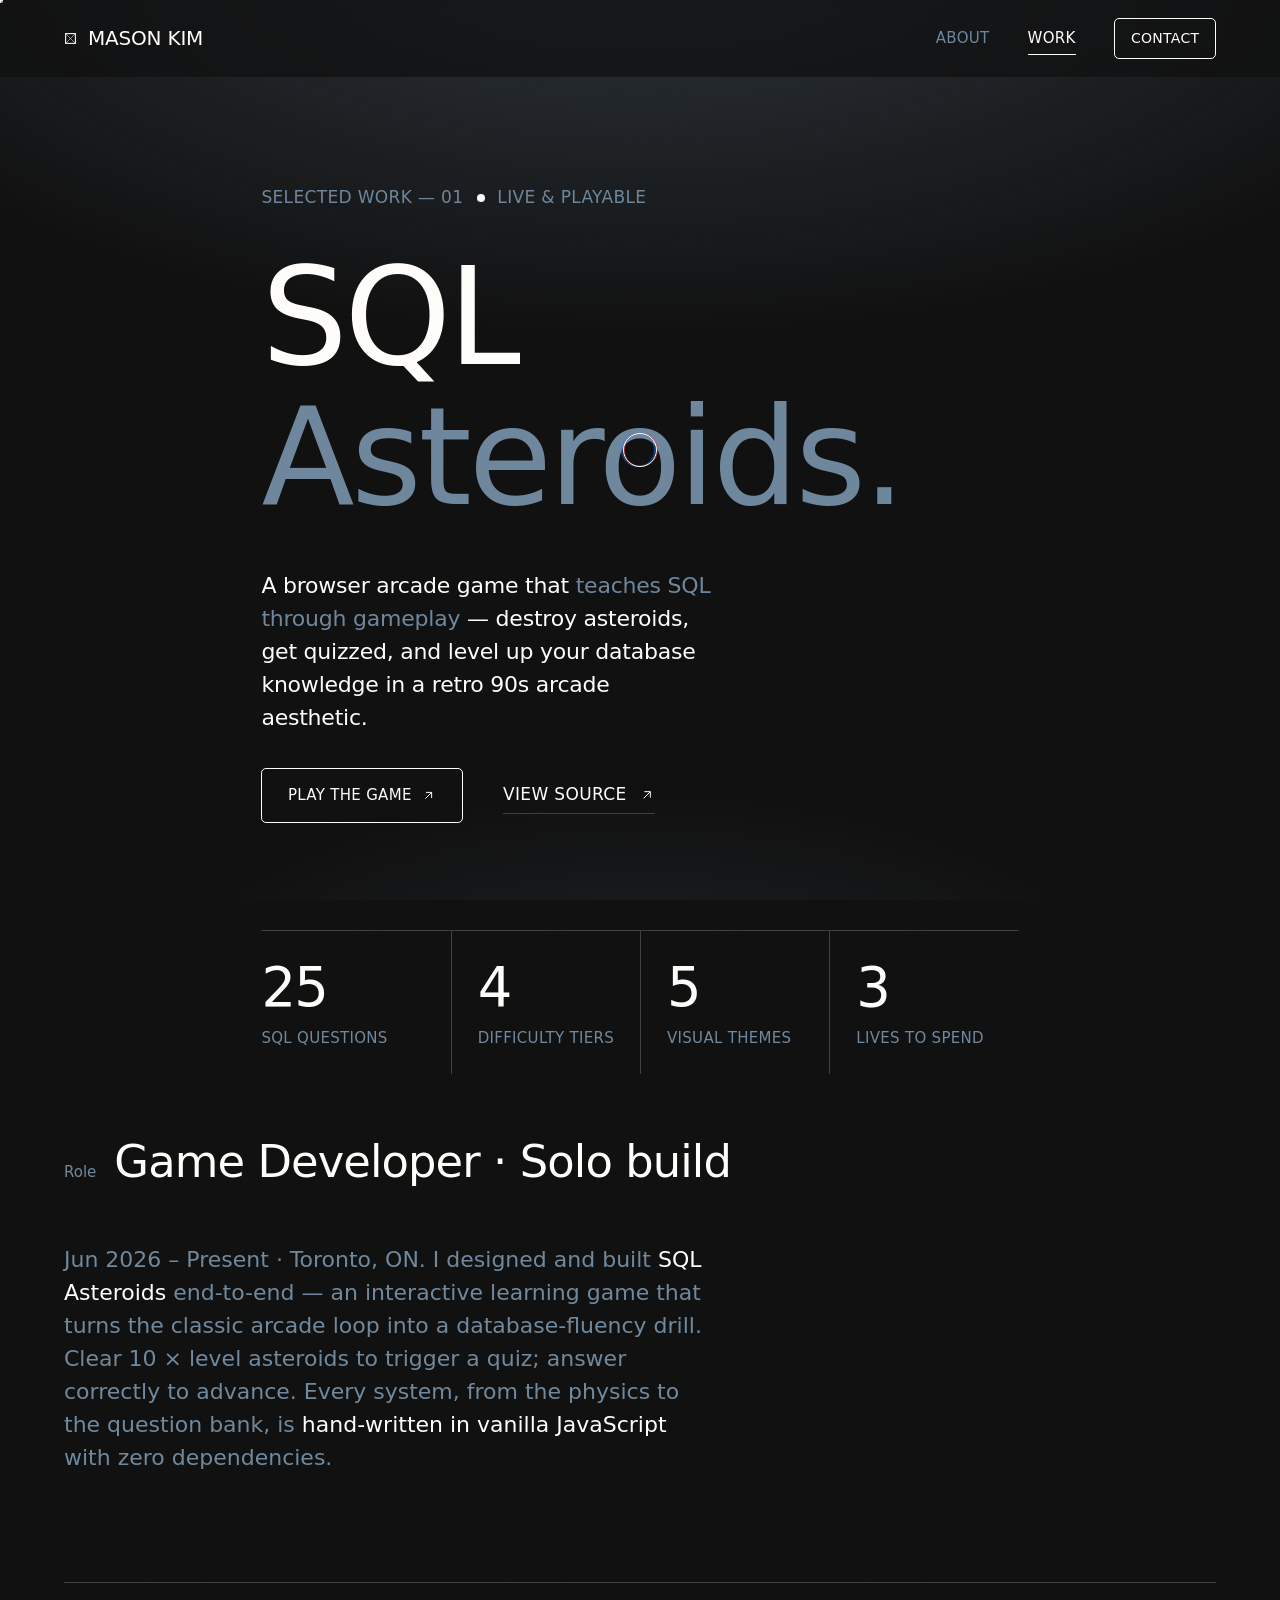
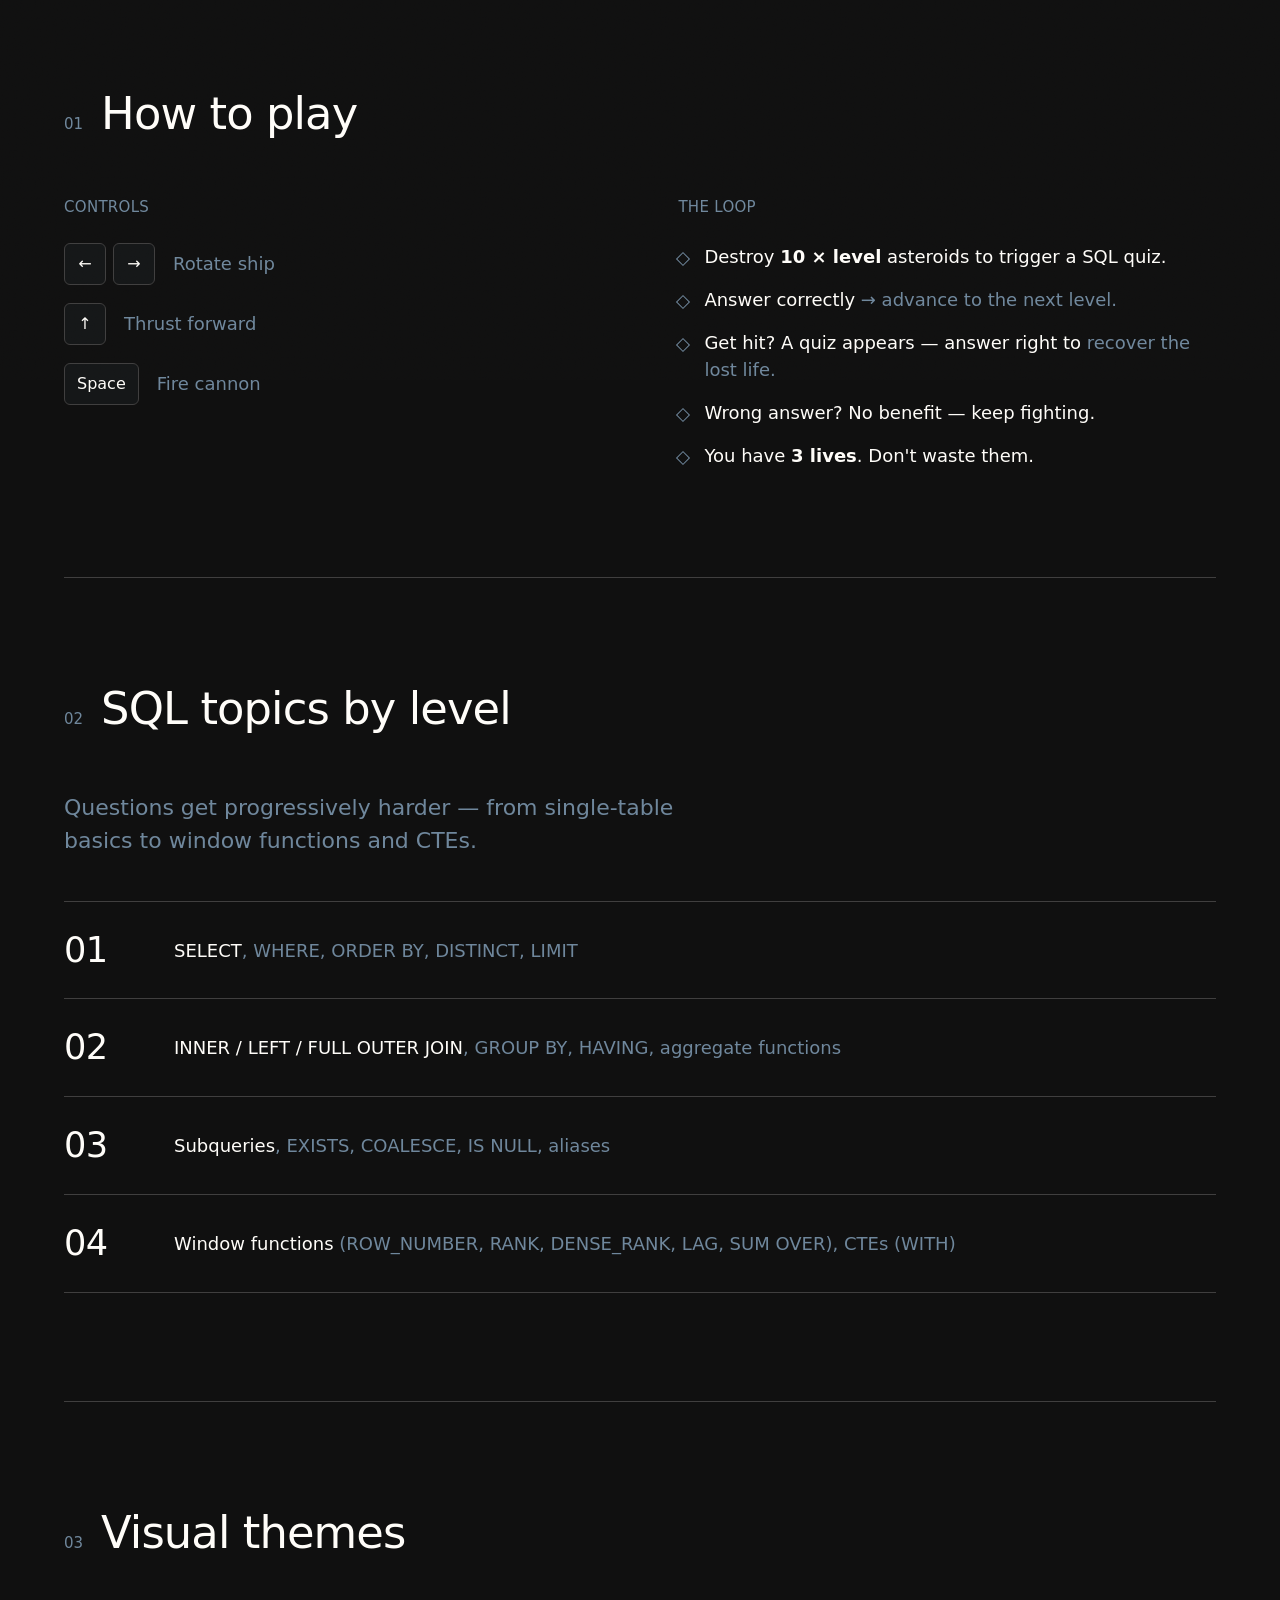
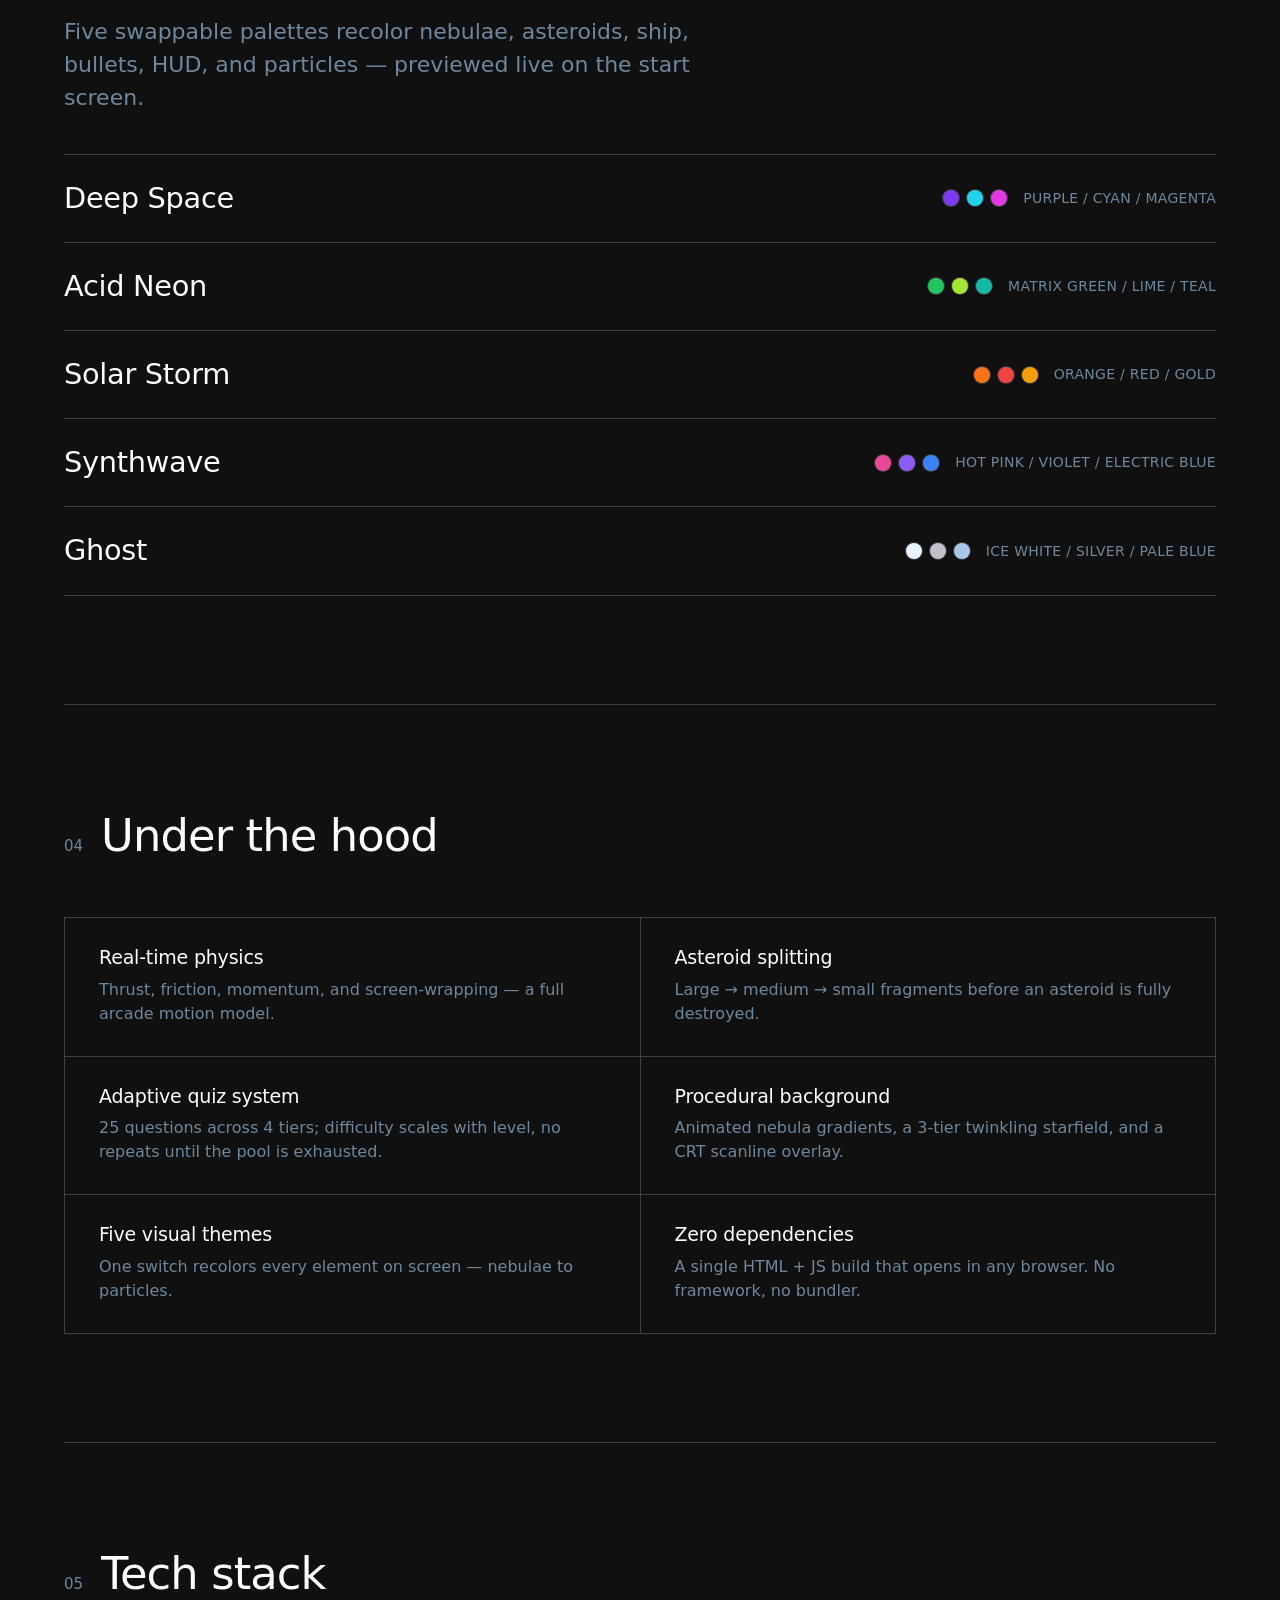
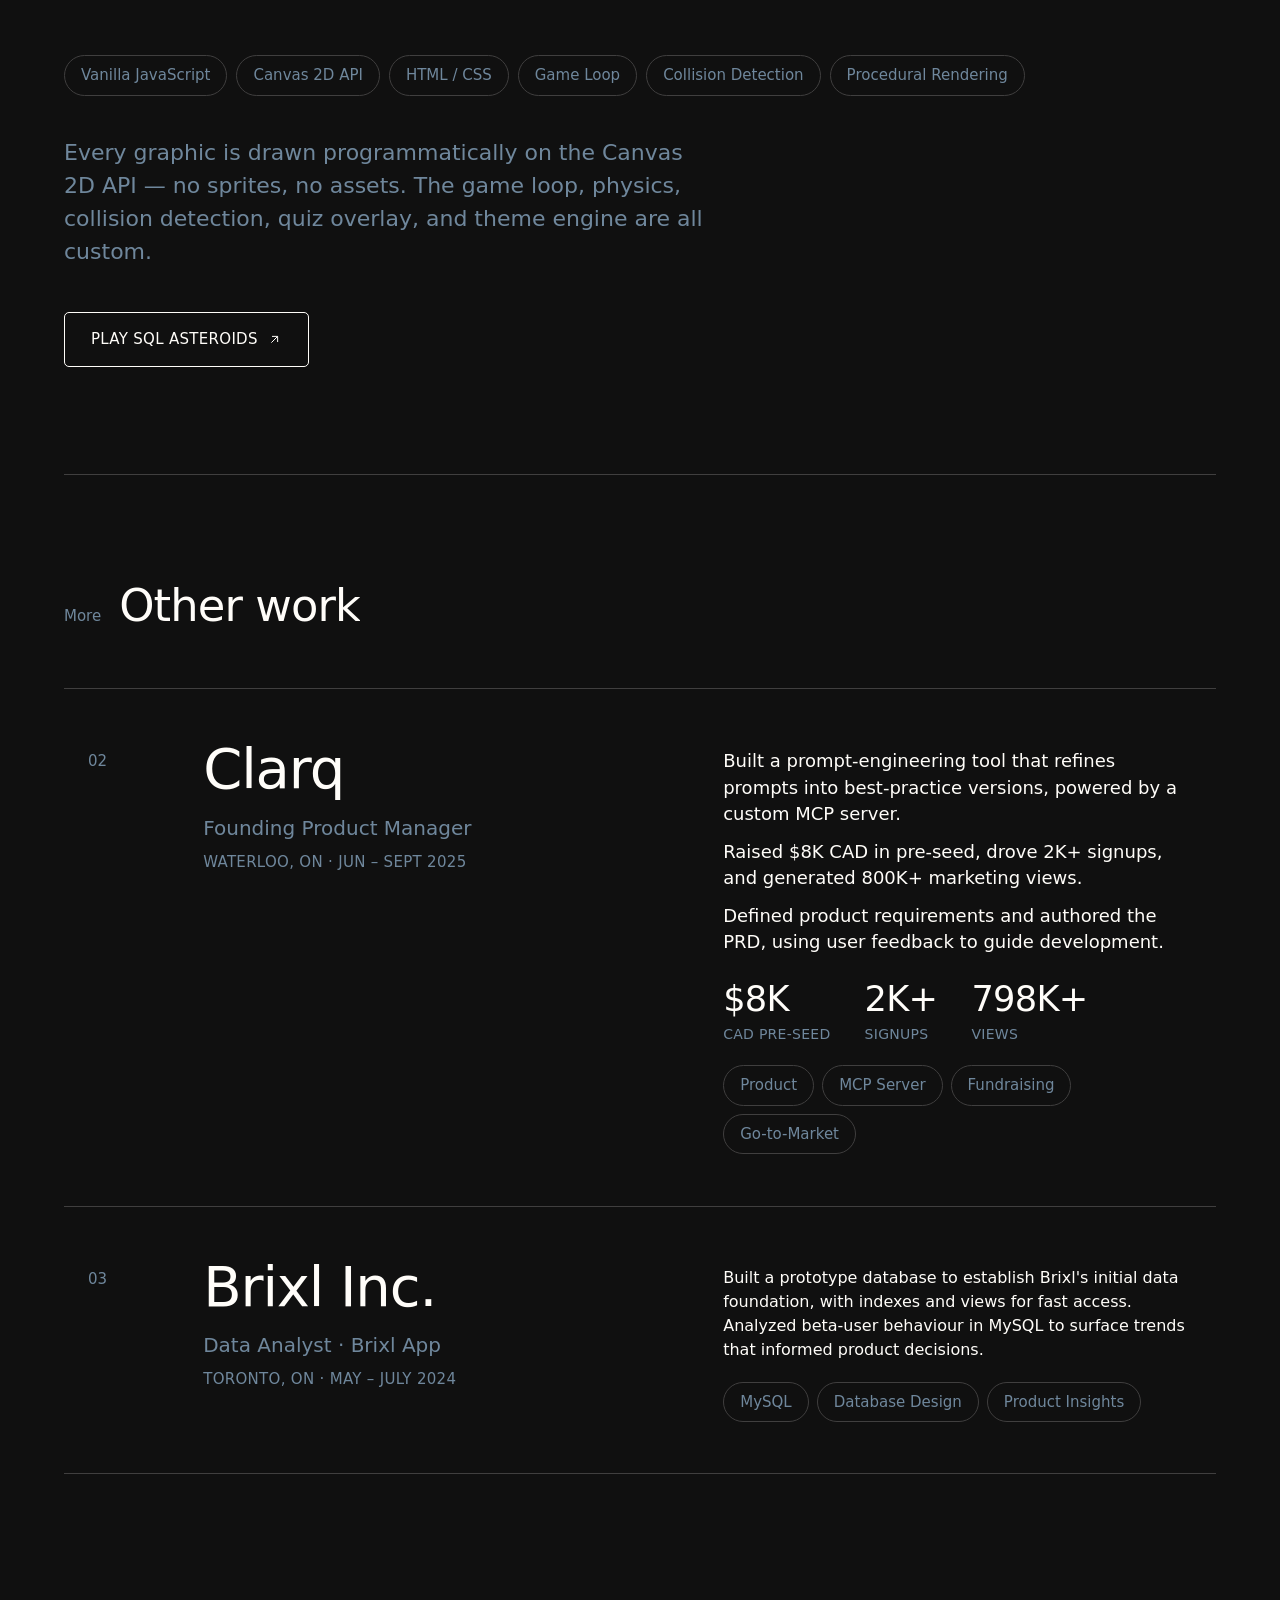
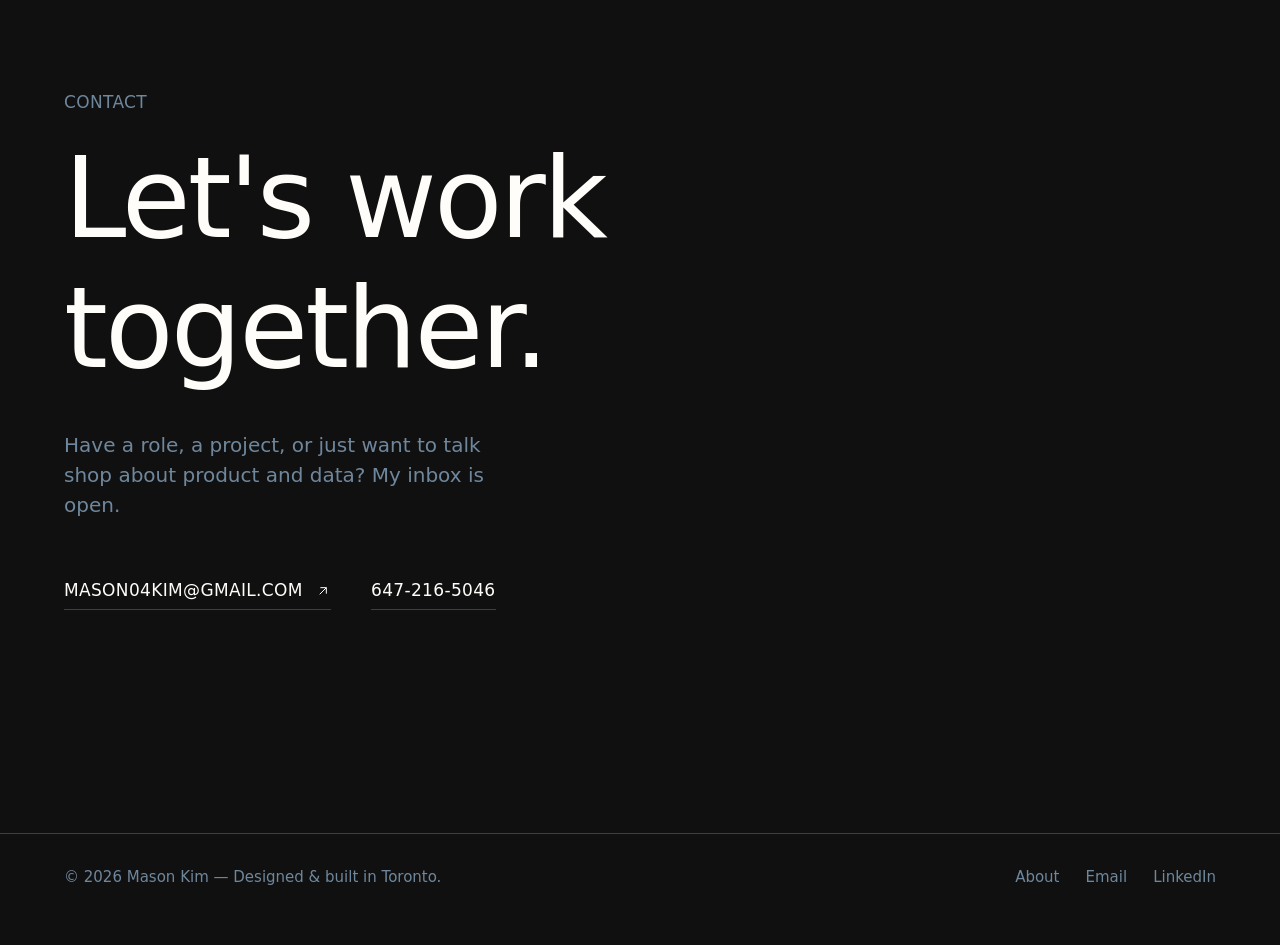
==== commit 9fd4605d: "Prism becomes a MASON cube animation; layout + Clarq updates - Prism: cubes clump, burst apart, then" ====
--- a/work.html
+++ b/work.html
@@ -7,7 +7,7 @@
 <meta name="description" content="SQL Asteroids — a browser arcade game that teaches SQL through gameplay. Built by Mason Kim in vanilla JavaScript on the Canvas 2D API." />
 <link rel="preconnect" href="https://api.fontshare.com" crossorigin />
 <link href="https://api.fontshare.com/v2/css?f[]=general-sans@400,500,700&display=swap" rel="stylesheet" />
-<link rel="stylesheet" href="style.css" />
+<link rel="stylesheet" href="style.css?v=3" />
 </head>
 <body>
 <div id="grain" aria-hidden="true"></div>
@@ -176,7 +176,11 @@
           <div class="cs-place">Waterloo, ON · Jun – Sept 2025</div>
         </div>
         <div class="cs-side">
-          <p class="cs-body" style="margin-bottom:20px">A prompt-engineering tool that refines prompts into best-practice versions, powered by a custom MCP server. Owned product requirements, PRDs, and user-feedback loops.</p>
+          <ul class="cs-body" style="margin-bottom:26px">
+            <li>Built a prompt-engineering tool that refines prompts into best-practice versions, powered by a custom MCP server.</li>
+            <li>Raised $8K CAD in pre-seed, drove 2K+ signups, and generated 800K+ marketing views.</li>
+            <li>Defined product requirements and authored the PRD, using user feedback to guide development.</li>
+          </ul>
           <div class="cs-metrics">
             <div class="m"><b class="mono-num" data-count="8" data-prefix="$" data-suffix="K">$0</b><span>CAD pre-seed</span></div>
             <div class="m"><b class="mono-num" data-count="2" data-suffix="K+">0</b><span>signups</span></div>
@@ -228,6 +232,6 @@
   </div>
 </footer>
 
-<script src="app.js"></script>
+<script src="app.js?v=3"></script>
 </body>
 </html>
--- a/style.css
+++ b/style.css
@@ -109,25 +109,32 @@
 @keyframes fadeUp{from{opacity:0;transform:translateY(24px)}to{opacity:1;transform:none}}
 
 /* Prism artifact */
-.prism{position:absolute;z-index:1;top:50%;right:clamp(-60px,-2vw,0px);width:min(52vw,680px);
-  transform:translateY(-52%);pointer-events:none;filter:saturate(1.05);opacity:0;animation:prismIn 1.6s var(--ease) .2s both}
-@keyframes prismIn{from{opacity:0;transform:translateY(-52%) scale(.92)}to{opacity:1;transform:translateY(-52%) scale(1)}}
-.prism svg{width:100%;height:auto;display:block}
+.prism{position:relative;z-index:1;width:100%;max-width:600px;margin:4px 0 16px;
+  pointer-events:none;filter:saturate(1.05);opacity:0;animation:prismIn 1.1s var(--ease) .1s both}
+@keyframes prismIn{from{opacity:0}to{opacity:1}}
+.prism svg{width:100%;height:auto;display:block;overflow:visible}
 .prism .parallax{transform:translate3d(var(--px,0px),calc(var(--py,0px) + var(--sy,0px)),0) rotate(var(--srot,0deg));
   transition:transform .4s var(--fade)}
-.prism .float{animation:prismFloat 12s ease-in-out infinite}
-@keyframes prismFloat{0%,100%{transform:translateY(0) rotate(0deg)}50%{transform:translateY(-14px) rotate(.6deg)}}
-.ch-r,.ch-g,.ch-b{stroke-width:1.8;opacity:.92}
+.ch-r,.ch-g,.ch-b{stroke-width:1.8;opacity:.9}
 .ch-r{animation:splitR 7s ease-in-out infinite}
 .ch-g{animation:splitG 7s ease-in-out infinite}
 .ch-b{animation:splitB 7s ease-in-out infinite}
-@keyframes splitR{0%,100%{transform:translate(11px,-6px)}50%{transform:translate(16px,-9px)}}
-@keyframes splitG{0%,100%{transform:translate(-6px,11px)}50%{transform:translate(-9px,16px)}}
-@keyframes splitB{0%,100%{transform:translate(-11px,-6px)}50%{transform:translate(-16px,-9px)}}
+@keyframes splitR{0%,100%{transform:translate(6px,-3px)}50%{transform:translate(9px,-5px)}}
+@keyframes splitG{0%,100%{transform:translate(-3px,6px)}50%{transform:translate(-5px,9px)}}
+@keyframes splitB{0%,100%{transform:translate(-6px,-3px)}50%{transform:translate(-9px,-5px)}}
+/* MASON letters revealed inside the cubes after they settle */
+.prism text.ltr{fill:var(--bone);font-family:'General Sans','Inter',sans-serif;font-weight:500;font-size:32px;
+  letter-spacing:0;opacity:0;paint-order:stroke;stroke:rgba(16,16,16,.55);stroke-width:3px}
+.stage.settled .ltr{opacity:1;transition:opacity .55s var(--ease)}
+.stage.settled .ltr:nth-child(1){transition-delay:.04s}
+.stage.settled .ltr:nth-child(2){transition-delay:.12s}
+.stage.settled .ltr:nth-child(3){transition-delay:.20s}
+.stage.settled .ltr:nth-child(4){transition-delay:.28s}
+.stage.settled .ltr:nth-child(5){transition-delay:.36s}
 @media(max-width:920px){
-  .prism{position:relative;top:auto;right:auto;transform:none;width:min(78vw,440px);margin:8px auto 0;opacity:.9;animation:prismIn 1.6s var(--ease) .2s both}
+  .prism{max-width:460px}
   .prism .parallax{transform:none}
-  .hero{min-height:auto;text-align:left}
+  .hero{min-height:auto}
 }
 
 /* ============ STATS ============ */
